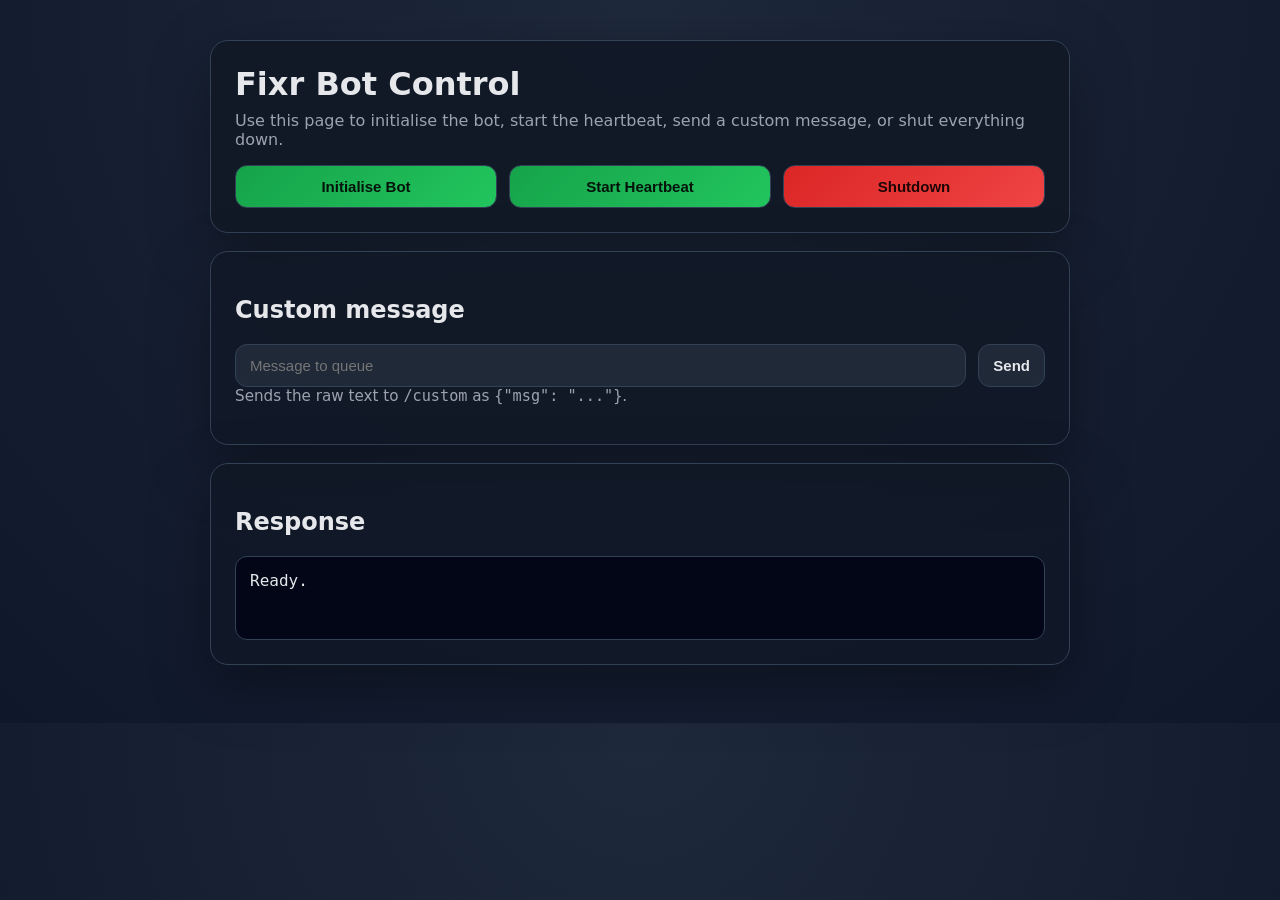
==== static/index.html @ d6549487 "Initial commit" ====
<!doctype html>
<html lang="en">
<head>
    <meta charset="utf-8" />
    <meta name="viewport" content="width=device-width, initial-scale=1" />
    <title>Fixr Bot Control</title>
    <link rel="stylesheet" href="/static/style.css" />
</head>
<body>
    <div class="wrap">
        <div class="card">
            <h1>Fixr Bot Control</h1>
            <p>Use this page to initialise the bot, start the heartbeat, send a custom message, or shut everything down.</p>
            <div class="grid">
                <button class="accent" onClick="callApi('/init', 'POST', 'Initialise sent')">Initialise Bot</button>
                <button class="accent" onClick="callApi('/start', 'POST', 'Heartbeat start sent')">Start Heartbeat</button>
                <button class="danger" onClick="callApi('/shutdown', 'POST', 'Shutdown sent')">Shutdown</button>
            </div>
        </div>

        <div class="card">
            <h2>Custom message</h2>
            <div class="row">
                <input id="msg" placeholder="Message to queue" />
                <button onClick="sendCustom()">Send</button>
            </div>
            <p class="muted">Sends the raw text to <code>/custom</code> as <code>{"msg": "..."}</code>.</p>
        </div>

        <div class="card">
            <h2>Response</h2>
            <div id="status" class="status">Ready.</div>
        </div>
    </div>

    <script>
        async function callApi(url, method, okText, body) {
            const status = document.getElementById('status');
            status.textContent = 'Sending...';
            try {
                const res = await fetch(url, {
                    method,
                    headers: body ? {'Content-Type': 'application/json'} : {},
                    body: body ? JSON.stringify(body) : undefined,
                });
                const data = await res.json();
                status.textContent = okText + '\n' + JSON.stringify(data, null, 2);
            } catch (err) {
                status.textContent = 'Request failed:\n' + err;
            }
        }

        function sendCustom() {
            const msg = document.getElementById('msg').value;
            callApi('/custom', 'POST', 'Custom message sent', { msg });
        }
    </script>
</body>
</html>
---- static/style.css ----
:root {
    color-scheme: dark;
    --bg: #0f172a;
    --panel: #111827;
    --panel-2: #1f2937;
    --text: #e5e7eb;
    --muted: #9ca3af;
    --accent: #22c55e;
    --danger: #ef4444;
    --border: #334155;
}
body {
    margin: 0;
    font-family: Inter, system-ui, sans-serif;
    background: radial-gradient(circle at top, #1e293b, var(--bg));
    color: var(--text);
}
.wrap {
    max-width: 860px;
    margin: 0 auto;
    padding: 40px 20px;
}
.card {
    background: rgba(17, 24, 39, 0.92);
    border: 1px solid var(--border);
    border-radius: 18px;
    box-shadow: 0 20px 60px rgba(0,0,0,.35);
    padding: 24px;
    margin-bottom: 18px;
}
h1 {
    margin: 0 0 8px;
    font-size: 2rem;
}
p { color: var(--muted); margin-top: 0; }
.grid {
    display: grid;
    grid-template-columns: repeat(auto-fit, minmax(170px, 1fr));
    gap: 12px;
}
button, input {
    width: 100%;
    box-sizing: border-box;
    border-radius: 12px;
    border: 1px solid var(--border);
    background: var(--panel-2);
    color: var(--text);
    padding: 12px 14px;
    font-size: 15px;
}
button {
    cursor: pointer;
    font-weight: 600;
    transition: transform .05s ease, opacity .15s ease;
}
button:hover { opacity: .95; }
button:active { transform: translateY(1px); }
.accent { background: linear-gradient(135deg, #16a34a, #22c55e); color: #04130a; }
.danger { background: linear-gradient(135deg, #dc2626, #ef4444); color: #1f0606; }
.row { display: grid; grid-template-columns: 1fr auto; gap: 12px; }
.status {
    font-family: ui-monospace, SFMono-Regular, Menlo, monospace;
    background: #020617;
    border: 1px solid var(--border);
    padding: 14px;
    border-radius: 12px;
    min-height: 54px;
    white-space: pre-wrap;
}
.muted { color: var(--muted); font-size: 0.95rem; }
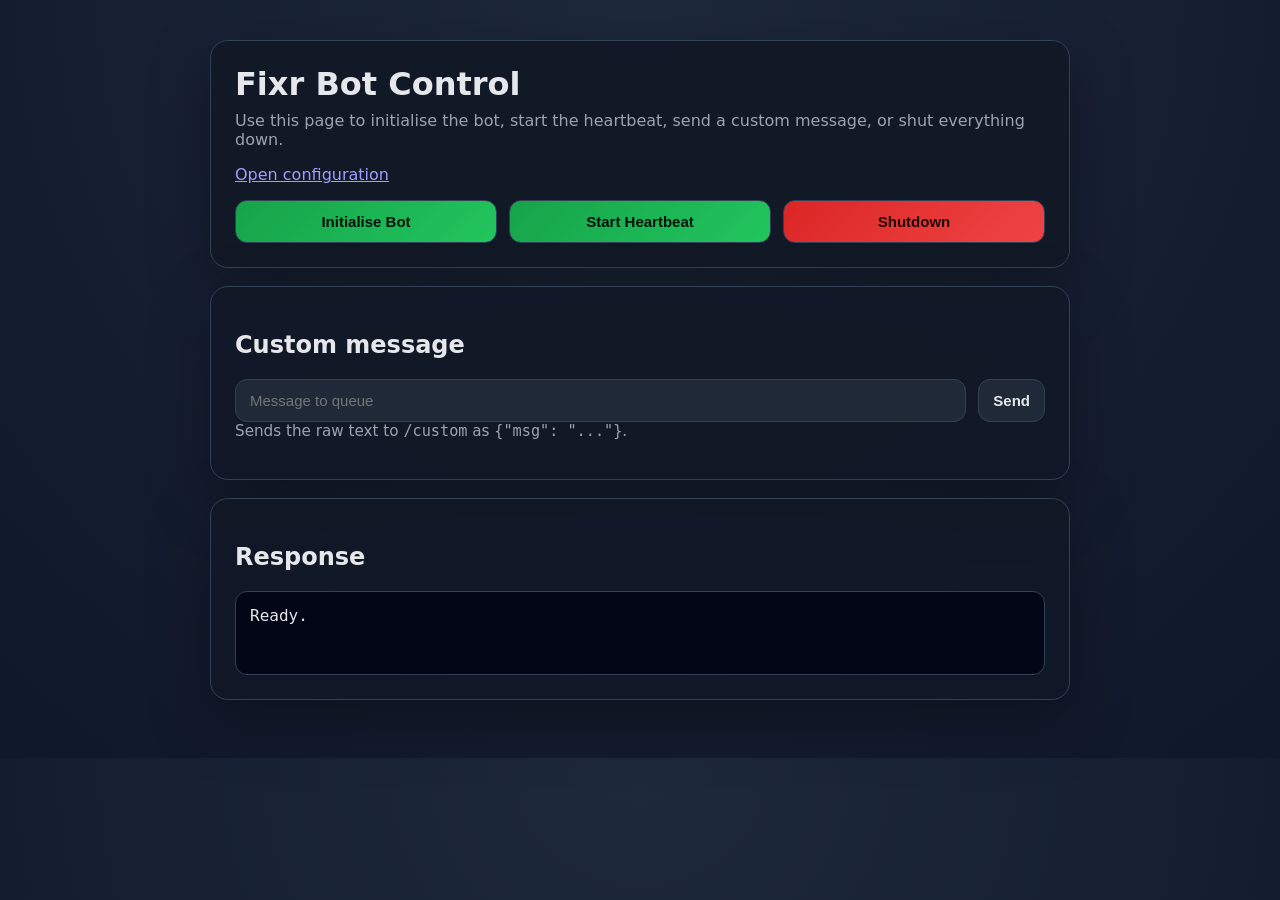
==== commit ede7166e: "added configuration panel, and finalised API endpoints" ====
--- a/static/index.html
+++ b/static/index.html
@@ -4,13 +4,25 @@
     <meta charset="utf-8" />
     <meta name="viewport" content="width=device-width, initial-scale=1" />
     <title>Fixr Bot Control</title>
-    <link rel="stylesheet" href="/static/style.css" />
+    <script>
+        const stylesheet = document.createElement('link');
+        stylesheet.rel = 'stylesheet';
+        stylesheet.href = location.protocol === 'file:' ? 'style.css' : '/static/style.css';
+        document.head.appendChild(stylesheet);
+
+        const favicon = document.createElement('link');
+        favicon.rel = 'icon';
+        favicon.type = 'image/x-icon';
+        favicon.href = location.protocol === 'file:' ? '../favicon.ico' : '/favicon.ico';
+        document.head.appendChild(favicon);
+    </script>
 </head>
 <body>
     <div class="wrap">
         <div class="card">
             <h1>Fixr Bot Control</h1>
             <p>Use this page to initialise the bot, start the heartbeat, send a custom message, or shut everything down.</p>
+            <p><a href="/configuration">Open configuration</a></p>
             <div class="grid">
                 <button class="accent" onClick="callApi('/init', 'POST', 'Initialise sent')">Initialise Bot</button>
                 <button class="accent" onClick="callApi('/start', 'POST', 'Heartbeat start sent')">Start Heartbeat</button>
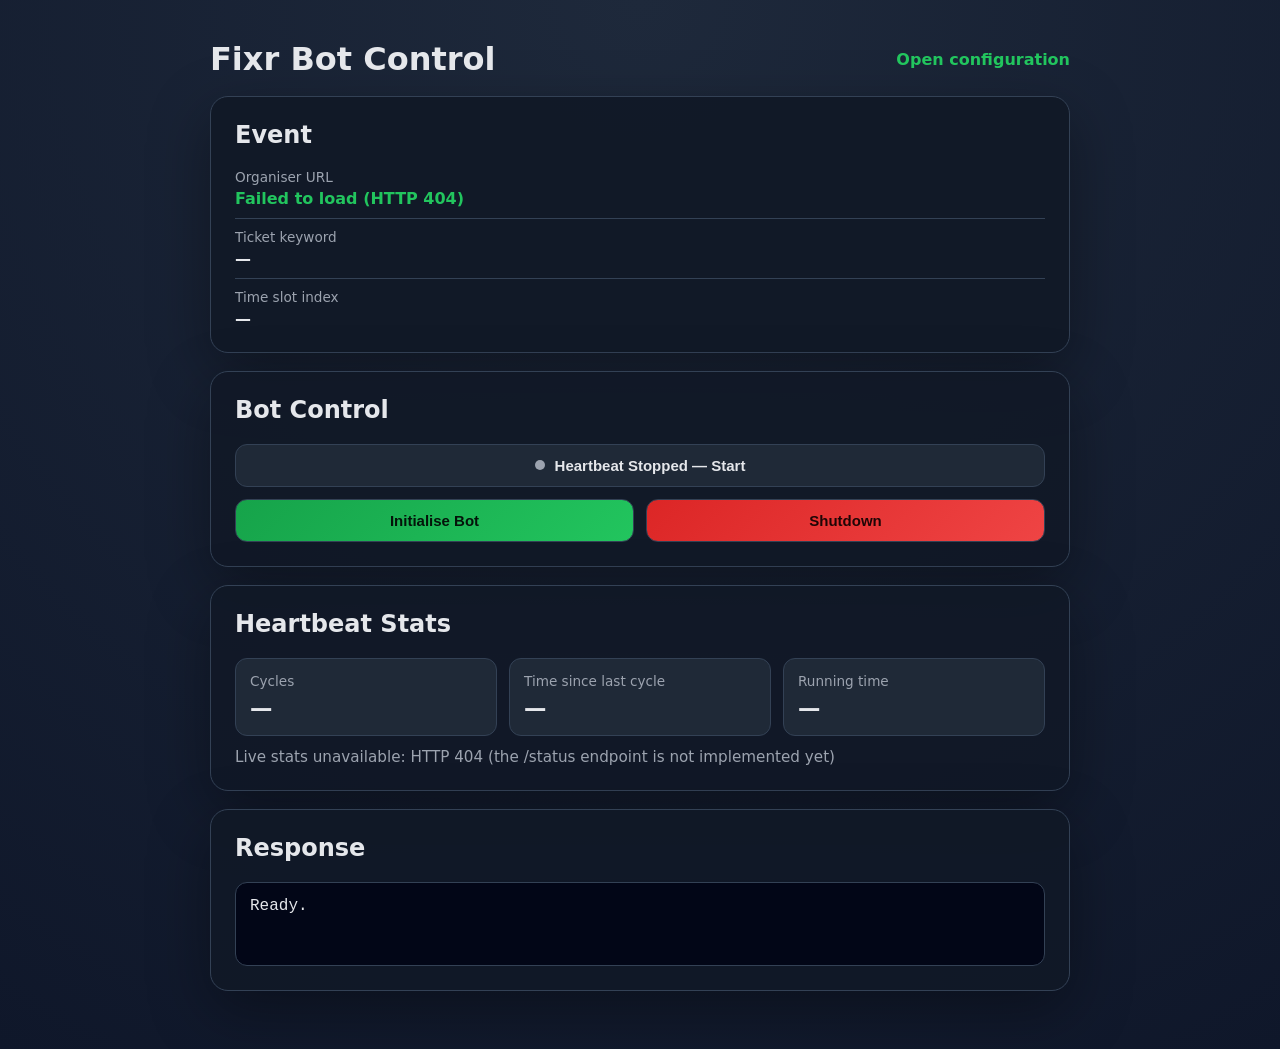
==== commit c401fa5f: "Done it all - including a couple edits to the configuration page for a nicer look" ====
--- a/static/index.html
+++ b/static/index.html
@@ -4,6 +4,12 @@
     <meta charset="utf-8" />
     <meta name="viewport" content="width=device-width, initial-scale=1" />
     <title>Fixr Bot Control</title>
+    <style>
+        /* Hides .hidden elements immediately at parse time so things like the
+           ticket-found banner can't flash on screen before style.css (which is
+           injected below, after a network round trip) has loaded. */
+        .hidden { display: none !important; }
+    </style>
     <script>
         const stylesheet = document.createElement('link');
         stylesheet.rel = 'stylesheet';
@@ -18,25 +24,86 @@
     </script>
 </head>
 <body>
+    <div id="ticketAlert" class="ticket-alert hidden" role="alert">
+        <div class="ticket-alert-content">
+            <strong>🎟️ Tickets found!</strong>
+            <span id="ticketAlertDetail"></span>
+        </div>
+        <button class="ticket-alert-close" onClick="dismissTicketAlert()" aria-label="Dismiss">&times;</button>
+    </div>
+
     <div class="wrap">
+        <div class="header">
+            <h1>Fixr Bot Control</h1>
+            <a class="back-link" href="/configuration">Open configuration</a>
+        </div>
+
         <div class="card">
-            <h1>Fixr Bot Control</h1>
-            <p>Use this page to initialise the bot, start the heartbeat, send a custom message, or shut everything down.</p>
-            <p><a href="/configuration">Open configuration</a></p>
+            <h2>Event</h2>
+            <div class="event-row">
+                <span class="label">Organiser URL</span>
+                <a id="organiserUrl" class="value link" href="#" target="_blank" rel="noopener">Loading…</a>
+            </div>
+            <div class="event-row">
+                <span class="label">Ticket keyword</span>
+                <span id="ticketKeyword" class="value">—</span>
+            </div>
+            <div class="event-row">
+                <span class="label">Time slot index</span>
+                <span id="eventTimeSlot" class="value">—</span>
+            </div>
+        </div>
+
+        <div class="card">
+            <h2>Bot Control</h2>
+            <div class="toggle-row">
+                <button id="heartbeatToggle" class="toggle-btn state-stopped" onClick="toggleHeartbeat()">
+                    <span class="dot"></span>
+                    <span id="heartbeatToggleLabel">Heartbeat Stopped — Start</span>
+                </button>
+            </div>
             <div class="grid">
                 <button class="accent" onClick="callApi('/init', 'POST', 'Initialise sent')">Initialise Bot</button>
-                <button class="accent" onClick="callApi('/start', 'POST', 'Heartbeat start sent')">Start Heartbeat</button>
                 <button class="danger" onClick="callApi('/shutdown', 'POST', 'Shutdown sent')">Shutdown</button>
             </div>
         </div>
 
         <div class="card">
-            <h2>Custom message</h2>
-            <div class="row">
-                <input id="msg" placeholder="Message to queue" />
-                <button onClick="sendCustom()">Send</button>
-            </div>
-            <p class="muted">Sends the raw text to <code>/custom</code> as <code>{"msg": "..."}</code>.</p>
+            <h2>Heartbeat Stats</h2>
+            <div class="stats-grid">
+                <div class="stat">
+                    <span class="stat-label">Cycles</span>
+                    <span id="statCycles" class="stat-value">—</span>
+                </div>
+                <div class="stat">
+                    <span class="stat-label">Time since last cycle</span>
+                    <span id="statLastCycle" class="stat-value">—</span>
+                </div>
+                <div class="stat">
+                    <span class="stat-label">Running time</span>
+                    <span id="statRunningTime" class="stat-value">—</span>
+                </div>
+            </div>
+            <p id="statsNotice" class="muted notice hidden"></p>
+        </div>
+
+        <div id="flowStatsCard" class="card hidden">
+            <h2>Flow Results</h2>
+            <div class="stats-grid">
+                <div class="stat success">
+                    <span class="stat-label">Successful</span>
+                    <span id="flowSuccessful" class="stat-value">0</span>
+                </div>
+                <div class="stat">
+                    <span class="stat-label">Failed</span>
+                    <span id="flowFailed" class="stat-value">0</span>
+                </div>
+                <div class="stat warning">
+                    <span class="stat-label">Restarted</span>
+                    <span id="flowRestarted" class="stat-value">0</span>
+                </div>
+            </div>
+            <div id="flowRestartBreakdown" class="chip-row"></div>
         </div>
 
         <div class="card">
@@ -46,26 +113,282 @@
     </div>
 
     <script>
+        // ====================================================================
+        // Generic request helpers
+        // ====================================================================
+
+        async function request(url, options = {}) {
+            const response = await fetch(url, options);
+            let data;
+            try {
+                data = await response.json();
+            } catch {
+                data = null;
+            }
+            if (!response.ok) {
+                const detail = data && data.detail ? data.detail : `HTTP ${response.status}`;
+                throw new Error(detail);
+            }
+            return data;
+        }
+
+        function setStatus(message, isError = false) {
+            const status = document.getElementById('status');
+            status.textContent = message;
+            status.className = isError ? 'status error' : 'status';
+        }
+
+        /*
+         * POST /init (api.py: initialise_bot) — real, existing endpoint.
+         * Queues "INITIALISE"; engine.py sets state to IDLE and opens a browser page.
+         * Expected response: { "status": "ok" }. Success/failure of the actual
+         * initialisation is currently only logged server-side (output.info), not
+         * reported back through the API, so this just confirms the message queued.
+         *
+         * POST /shutdown (api.py: shutdown) — real, existing endpoint.
+         * Queues "SHUTDOWN". Note engine.queueHandler()'s SHUTDOWN branch is
+         * currently a no-op (`pass`), so the engine loop does not actually exit yet.
+         * Expected response: { "status": "shutting down" }.
+         */
         async function callApi(url, method, okText, body) {
-            const status = document.getElementById('status');
-            status.textContent = 'Sending...';
-            try {
-                const res = await fetch(url, {
+            setStatus('Sending...');
+            try {
+                const data = await request(url, {
                     method,
                     headers: body ? {'Content-Type': 'application/json'} : {},
                     body: body ? JSON.stringify(body) : undefined,
                 });
-                const data = await res.json();
-                status.textContent = okText + '\n' + JSON.stringify(data, null, 2);
+                setStatus(okText + '\n' + JSON.stringify(data, null, 2));
             } catch (err) {
-                status.textContent = 'Request failed:\n' + err;
-            }
-        }
-
-        function sendCustom() {
-            const msg = document.getElementById('msg').value;
-            callApi('/custom', 'POST', 'Custom message sent', { msg });
-        }
+                setStatus(`Request failed: ${err.message}`, true);
+            }
+        }
+
+        // ====================================================================
+        // Event info
+        // ====================================================================
+
+        /*
+         * GET /event (api.py: get_event) — real, existing endpoint.
+         * Expected response: { "event": { "EVENT_URL": string, "EVENT_NAME": string, "EVENT_TIME": number } }
+         * "event" comes back as {} if event.json hasn't been configured yet
+         * (storage.py creates an empty file on first read).
+         */
+        async function loadEventInfo() {
+            const urlEl = document.getElementById('organiserUrl');
+            const keywordEl = document.getElementById('ticketKeyword');
+            const timeEl = document.getElementById('eventTimeSlot');
+            try {
+                const data = await request('/event');
+                const event = data.event || {};
+                if (event.EVENT_URL && /^https?:\/\//i.test(event.EVENT_URL)) {
+                    urlEl.textContent = event.EVENT_URL;
+                    urlEl.href = event.EVENT_URL;
+                } else {
+                    urlEl.textContent = 'Not configured';
+                    urlEl.removeAttribute('href');
+                }
+                keywordEl.textContent = event.EVENT_NAME || '—';
+                timeEl.textContent = event.EVENT_TIME ?? '—';
+            } catch (err) {
+                urlEl.textContent = `Failed to load (${err.message})`;
+                urlEl.removeAttribute('href');
+            }
+        }
+
+        // ====================================================================
+        // Heartbeat start/stop toggle
+        // ====================================================================
+
+        /*
+         * POST /start (api.py: start_heartbeat) — real, existing endpoint.
+         * Queues "START_HEARTBEAT"; engine.py creates the ticketSearch() task.
+         * Expected response: { "status": "ok" }. This only confirms the message
+         * was queued, not that the heartbeat is actually running - the button's
+         * displayed state waits for the next /status poll (below) to confirm that.
+         */
+        async function startHeartbeatRequest() {
+            return request('/start', { method: 'POST' });
+        }
+
+        /*
+         * POST /stop — PLACEHOLDER, NOT IMPLEMENTED in api.py / engine.py.
+         * engine.queueHandler() has no "STOP_HEARTBEAT" branch and
+         * coroutines.ticketSearch() has no cancellation path, so this call will
+         * 404 against the current backend. This page assumes a future endpoint
+         * that queues a "STOP_HEARTBEAT" message and responds: { "status": "ok" }.
+         * The failure is caught in toggleHeartbeat() below and surfaced as a
+         * clearly labelled placeholder error rather than breaking the page.
+         */
+        async function stopHeartbeatRequest() {
+            return request('/stop', { method: 'POST' });
+        }
+
+        async function toggleHeartbeat() {
+            const running = lastStatus && lastStatus.heartbeat && lastStatus.heartbeat.running === true;
+            const btn = document.getElementById('heartbeatToggle');
+            btn.disabled = true;
+            try {
+                if (running) {
+                    await stopHeartbeatRequest();
+                    setStatus('Stop heartbeat sent.');
+                } else {
+                    await startHeartbeatRequest();
+                    setStatus('Start heartbeat sent.');
+                }
+            } catch (err) {
+                setStatus(`Heartbeat request failed: ${err.message}`, true);
+            } finally {
+                btn.disabled = false;
+                // Intentionally not flipped optimistically here - /status (polled
+                // below) is the single source of truth for whether the heartbeat
+                // is actually running.
+            }
+        }
+
+        function renderHeartbeatButton(running) {
+            const btn = document.getElementById('heartbeatToggle');
+            const label = document.getElementById('heartbeatToggleLabel');
+            const isRunning = running === true;
+            btn.classList.toggle('state-running', isRunning);
+            btn.classList.toggle('state-stopped', !isRunning);
+            label.textContent = isRunning ? 'Heartbeat Running — Stop' : 'Heartbeat Stopped — Start';
+        }
+
+        // ====================================================================
+        // Status polling: heartbeat stats, ticket-found alert, flow results
+        // ====================================================================
+
+        /*
+         * GET /status — PLACEHOLDER, NOT IMPLEMENTED in api.py.
+         * Polled every POLL_INTERVAL_MS. This page assumes the backend will
+         * eventually expose this route returning JSON shaped like:
+         *
+         * {
+         *   "heartbeat": {
+         *     "running": boolean,
+         *     "cycles": number,            // completed ticketSearch() loop iterations
+         *     "startedAt": string | null,  // ISO8601, set when START_HEARTBEAT is actioned
+         *     "lastCycleAt": string | null // ISO8601, set after each checkForTickets() pass
+         *   },
+         *   "ticketsFound": {
+         *     "found": boolean,
+         *     "detail": string | null,     // whatever checkForTickets() returned
+         *     "foundAt": string | null     // ISO8601, changes each time a NEW find happens
+         *   },
+         *   "flows": {
+         *     "completed": boolean,        // true once every getTickets() flow has finished
+         *     "successful": number,
+         *     "failed": number,
+         *     "restarted": [               // one entry per stage a flow was retried/restarted from
+         *       { "stage": "logging in" | "reserving" | "buying" | string, "count": number }
+         *     ]
+         *   }
+         * }
+         *
+         * Durations/elapsed times are deliberately NOT expected to be pre-formatted
+         * strings - the backend only needs to supply timestamps, and this page
+         * computes "time since" / "running time" client-side (see tick() below).
+         *
+         * Until this route exists every poll 404s. That failure is caught here
+         * and the affected panels are left in a clearly-labelled "unavailable"
+         * placeholder state instead of crashing the page.
+         */
+        const POLL_INTERVAL_MS = 3000;
+        const TICK_INTERVAL_MS = 1000;
+        let lastStatus = null;
+        let lastAlertedFoundAt = null;
+
+        async function pollStatus() {
+            try {
+                const data = await request('/status');
+                lastStatus = data;
+                document.getElementById('statsNotice').classList.add('hidden');
+
+                renderHeartbeatButton(data.heartbeat && data.heartbeat.running);
+                renderHeartbeatStats(data.heartbeat);
+                handleTicketAlert(data.ticketsFound);
+                renderFlowStats(data.flows);
+            } catch (err) {
+                lastStatus = null;
+                renderHeartbeatButton(false);
+                document.getElementById('statCycles').textContent = '—';
+                document.getElementById('statLastCycle').textContent = '—';
+                document.getElementById('statRunningTime').textContent = '—';
+                const notice = document.getElementById('statsNotice');
+                notice.textContent = `Live stats unavailable: ${err.message} (the /status endpoint is not implemented yet)`;
+                notice.classList.remove('hidden');
+            }
+        }
+
+        function renderHeartbeatStats(heartbeat) {
+            document.getElementById('statCycles').textContent = (heartbeat && heartbeat.cycles) ?? '—';
+        }
+
+        function formatDuration(ms) {
+            if (!Number.isFinite(ms) || ms < 0) return '—';
+            const totalSeconds = Math.floor(ms / 1000);
+            const h = Math.floor(totalSeconds / 3600);
+            const m = Math.floor((totalSeconds % 3600) / 60);
+            const s = totalSeconds % 60;
+            return [h ? `${h}h` : null, (h || m) ? `${m}m` : null, `${s}s`].filter(Boolean).join(' ');
+        }
+
+        // Ticks every second between polls so the elapsed-time displays stay
+        // smooth without needing to hit /status more often than POLL_INTERVAL_MS.
+        function tick() {
+            if (!lastStatus || !lastStatus.heartbeat) return;
+            const { startedAt, lastCycleAt } = lastStatus.heartbeat;
+            document.getElementById('statRunningTime').textContent =
+                startedAt ? formatDuration(Date.now() - new Date(startedAt).getTime()) : '—';
+            document.getElementById('statLastCycle').textContent =
+                lastCycleAt ? `${formatDuration(Date.now() - new Date(lastCycleAt).getTime())} ago` : '—';
+        }
+
+        function handleTicketAlert(ticketsFound) {
+            if (!ticketsFound || !ticketsFound.found) return;
+            const key = ticketsFound.foundAt || 'unknown';
+            if (key === lastAlertedFoundAt) return; // already shown for this find
+            lastAlertedFoundAt = key;
+            document.getElementById('ticketAlertDetail').textContent = ticketsFound.detail || 'Tickets are available!';
+            document.getElementById('ticketAlert').classList.remove('hidden');
+        }
+
+        function dismissTicketAlert() {
+            document.getElementById('ticketAlert').classList.add('hidden');
+        }
+
+        function renderFlowStats(flows) {
+            const card = document.getElementById('flowStatsCard');
+            if (!flows || !flows.completed) {
+                card.classList.add('hidden');
+                return;
+            }
+            card.classList.remove('hidden');
+            document.getElementById('flowSuccessful').textContent = flows.successful ?? 0;
+            document.getElementById('flowFailed').textContent = flows.failed ?? 0;
+
+            const restarted = Array.isArray(flows.restarted) ? flows.restarted : [];
+            const restartedTotal = restarted.reduce((sum, r) => sum + (r.count || 0), 0);
+            document.getElementById('flowRestarted').textContent = restartedTotal;
+
+            const breakdown = document.getElementById('flowRestartBreakdown');
+            breakdown.innerHTML = '';
+            restarted.forEach((r) => {
+                const chip = document.createElement('span');
+                chip.className = 'chip';
+                chip.textContent = `${r.stage}: ${r.count}`;
+                breakdown.appendChild(chip);
+            });
+        }
+
+        // ====================================================================
+        // Boot
+        // ====================================================================
+        loadEventInfo();
+        pollStatus();
+        setInterval(pollStatus, POLL_INTERVAL_MS);
+        setInterval(tick, TICK_INTERVAL_MS);
     </script>
 </body>
 </html>
